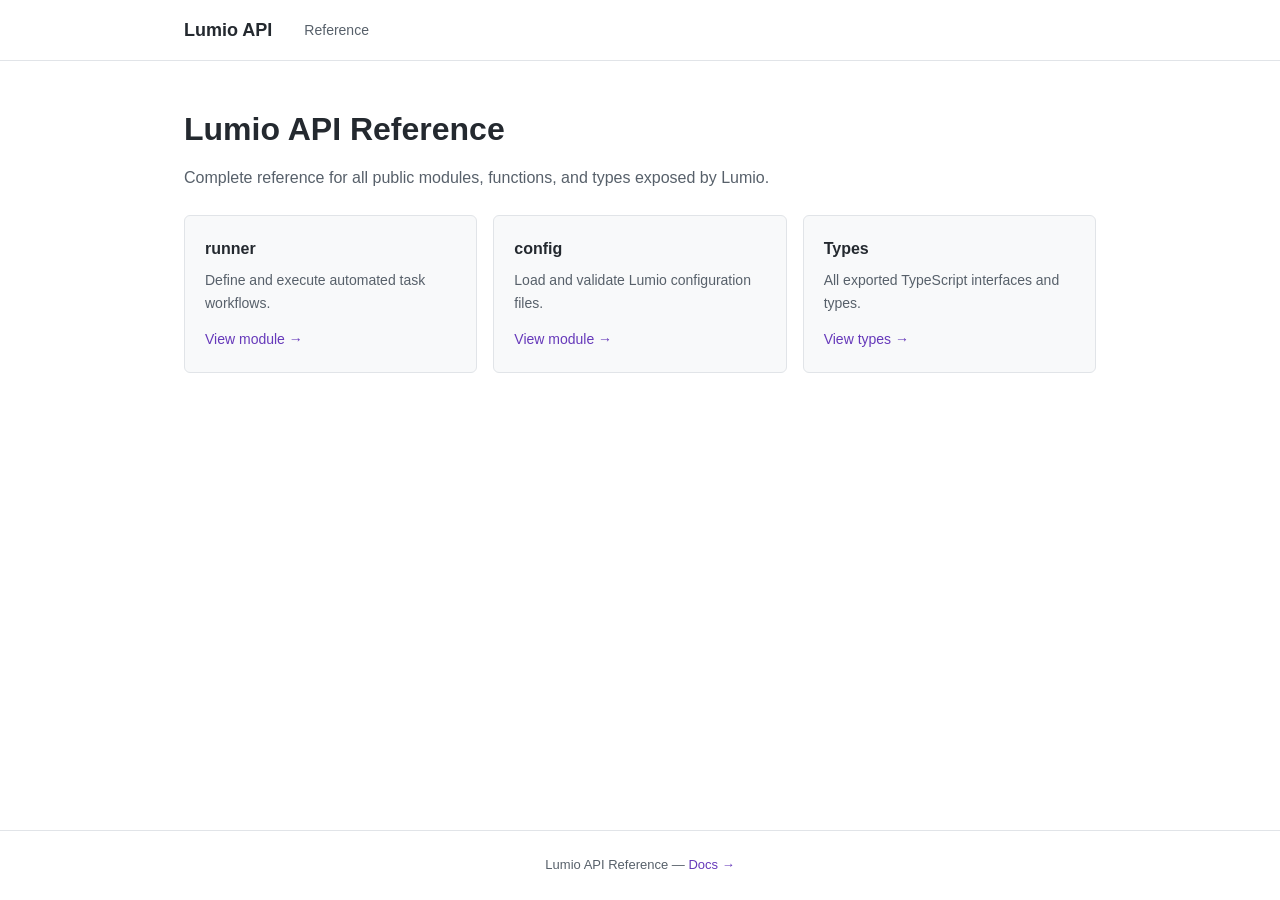
==== index.html @ 7cd81c5e "deploy: azziti/github-pages-playground@f077be2ea34059d760a92d391251ad3bfc9d5662" ====
<!DOCTYPE html><!--k6LeNqchuzQPz_uEI7_64--><html lang="en"><head><meta charSet="utf-8"/><meta name="viewport" content="width=device-width, initial-scale=1"/><link rel="stylesheet" href="/_next/static/css/b243f9c779c6635c.css" data-precedence="next"/><link rel="preload" as="script" fetchPriority="low" href="/_next/static/chunks/webpack-234bf3a945b319bf.js"/><script src="/_next/static/chunks/87c73c54-24122e7b92478d00.js" async=""></script><script src="/_next/static/chunks/18-a1e41ac23104e71f.js" async=""></script><script src="/_next/static/chunks/main-app-b08ceacb4e4d9fac.js" async=""></script><script src="/_next/static/chunks/664-6d821dc1aacb6b48.js" async=""></script><script src="/_next/static/chunks/app/page-13daff9dc4278129.js" async=""></script><title>Lumio API Reference</title><meta name="description" content="Lumio API reference documentation"/><script src="/_next/static/chunks/polyfills-42372ed130431b0a.js" noModule=""></script></head><body><div hidden=""><!--$--><!--/$--></div><header class="header"><div class="header-inner"><a class="header-logo" href="/">Lumio API</a><nav><ul class="header-nav"><li><a href="/reference/">Reference</a></li></ul></nav></div></header><main class="main"><div><h1>Lumio API Reference</h1><p>Complete reference for all public modules, functions, and types exposed by Lumio.</p><div class="cards"><div class="card"><h3>runner</h3><p>Define and execute automated task workflows.</p><a href="/reference/#runner">View module →</a></div><div class="card"><h3>config</h3><p>Load and validate Lumio configuration files.</p><a href="/reference/#config">View module →</a></div><div class="card"><h3>Types</h3><p>All exported TypeScript interfaces and types.</p><a href="/reference/#types">View types →</a></div></div></div><!--$--><!--/$--></main><footer class="footer"><p>Lumio API Reference — <a href="https://docs.lumio.dev">Docs →</a></p></footer><script src="/_next/static/chunks/webpack-234bf3a945b319bf.js" id="_R_" async=""></script><script>(self.__next_f=self.__next_f||[]).push([0])</script><script>self.__next_f.push([1,"1:\"$Sreact.fragment\"\n2:I[9664,[\"664\",\"static/chunks/664-6d821dc1aacb6b48.js\",\"974\",\"static/chunks/app/page-13daff9dc4278129.js\"],\"\"]\n3:I[5341,[],\"\"]\n4:I[25,[],\"\"]\n5:I[5104,[],\"OutletBoundary\"]\n7:I[7158,[],\"AsyncMetadataOutlet\"]\n9:I[5104,[],\"ViewportBoundary\"]\nb:I[5104,[],\"MetadataBoundary\"]\nc:\"$Sreact.suspense\"\ne:I[4431,[],\"\"]\n:HL[\"/_next/static/css/b243f9c779c6635c.css\",\"style\"]\n"])</script><script>self.__next_f.push([1,"0:{\"P\":null,\"b\":\"k6LeNqchuzQPz-uEI7_64\",\"p\":\"\",\"c\":[\"\",\"\"],\"i\":false,\"f\":[[[\"\",{\"children\":[\"__PAGE__\",{}]},\"$undefined\",\"$undefined\",true],[\"\",[\"$\",\"$1\",\"c\",{\"children\":[[[\"$\",\"link\",\"0\",{\"rel\":\"stylesheet\",\"href\":\"/_next/static/css/b243f9c779c6635c.css\",\"precedence\":\"next\",\"crossOrigin\":\"$undefined\",\"nonce\":\"$undefined\"}]],[\"$\",\"html\",null,{\"lang\":\"en\",\"children\":[\"$\",\"body\",null,{\"children\":[[\"$\",\"header\",null,{\"className\":\"header\",\"children\":[\"$\",\"div\",null,{\"className\":\"header-inner\",\"children\":[[\"$\",\"$L2\",null,{\"href\":\"/\",\"className\":\"header-logo\",\"children\":\"Lumio API\"}],[\"$\",\"nav\",null,{\"children\":[\"$\",\"ul\",null,{\"className\":\"header-nav\",\"children\":[\"$\",\"li\",null,{\"children\":[\"$\",\"$L2\",null,{\"href\":\"/reference\",\"children\":\"Reference\"}]}]}]}]]}]}],[\"$\",\"main\",null,{\"className\":\"main\",\"children\":[\"$\",\"$L3\",null,{\"parallelRouterKey\":\"children\",\"error\":\"$undefined\",\"errorStyles\":\"$undefined\",\"errorScripts\":\"$undefined\",\"template\":[\"$\",\"$L4\",null,{}],\"templateStyles\":\"$undefined\",\"templateScripts\":\"$undefined\",\"notFound\":[[[\"$\",\"title\",null,{\"children\":\"404: This page could not be found.\"}],[\"$\",\"div\",null,{\"style\":{\"fontFamily\":\"system-ui,\\\"Segoe UI\\\",Roboto,Helvetica,Arial,sans-serif,\\\"Apple Color Emoji\\\",\\\"Segoe UI Emoji\\\"\",\"height\":\"100vh\",\"textAlign\":\"center\",\"display\":\"flex\",\"flexDirection\":\"column\",\"alignItems\":\"center\",\"justifyContent\":\"center\"},\"children\":[\"$\",\"div\",null,{\"children\":[[\"$\",\"style\",null,{\"dangerouslySetInnerHTML\":{\"__html\":\"body{color:#000;background:#fff;margin:0}.next-error-h1{border-right:1px solid rgba(0,0,0,.3)}@media (prefers-color-scheme:dark){body{color:#fff;background:#000}.next-error-h1{border-right:1px solid rgba(255,255,255,.3)}}\"}}],[\"$\",\"h1\",null,{\"className\":\"next-error-h1\",\"style\":{\"display\":\"inline-block\",\"margin\":\"0 20px 0 0\",\"padding\":\"0 23px 0 0\",\"fontSize\":24,\"fontWeight\":500,\"verticalAlign\":\"top\",\"lineHeight\":\"49px\"},\"children\":404}],[\"$\",\"div\",null,{\"style\":{\"display\":\"inline-block\"},\"children\":[\"$\",\"h2\",null,{\"style\":{\"fontSize\":14,\"fontWeight\":400,\"lineHeight\":\"49px\",\"margin\":0},\"children\":\"This page could not be found.\"}]}]]}]}]],[]],\"forbidden\":\"$undefined\",\"unauthorized\":\"$undefined\"}]}],[\"$\",\"footer\",null,{\"className\":\"footer\",\"children\":[\"$\",\"p\",null,{\"children\":[\"Lumio API Reference — \",[\"$\",\"a\",null,{\"href\":\"https://docs.lumio.dev\",\"children\":\"Docs →\"}]]}]}]]}]}]]}],{\"children\":[\"__PAGE__\",[\"$\",\"$1\",\"c\",{\"children\":[[\"$\",\"div\",null,{\"children\":[[\"$\",\"h1\",null,{\"children\":\"Lumio API Reference\"}],[\"$\",\"p\",null,{\"children\":\"Complete reference for all public modules, functions, and types exposed by Lumio.\"}],[\"$\",\"div\",null,{\"className\":\"cards\",\"children\":[[\"$\",\"div\",null,{\"className\":\"card\",\"children\":[[\"$\",\"h3\",null,{\"children\":\"runner\"}],[\"$\",\"p\",null,{\"children\":\"Define and execute automated task workflows.\"}],[\"$\",\"$L2\",null,{\"href\":\"/reference#runner\",\"children\":\"View module →\"}]]}],[\"$\",\"div\",null,{\"className\":\"card\",\"children\":[[\"$\",\"h3\",null,{\"children\":\"config\"}],[\"$\",\"p\",null,{\"children\":\"Load and validate Lumio configuration files.\"}],[\"$\",\"$L2\",null,{\"href\":\"/reference#config\",\"children\":\"View module →\"}]]}],[\"$\",\"div\",null,{\"className\":\"card\",\"children\":[[\"$\",\"h3\",null,{\"children\":\"Types\"}],[\"$\",\"p\",null,{\"children\":\"All exported TypeScript interfaces and types.\"}],[\"$\",\"$L2\",null,{\"href\":\"/reference#types\",\"children\":\"View types →\"}]]}]]}]]}],null,[\"$\",\"$L5\",null,{\"children\":[\"$L6\",[\"$\",\"$L7\",null,{\"promise\":\"$@8\"}]]}]]}],{},null,false]},null,false],[\"$\",\"$1\",\"h\",{\"children\":[null,[[\"$\",\"$L9\",null,{\"children\":\"$La\"}],null],[\"$\",\"$Lb\",null,{\"children\":[\"$\",\"div\",null,{\"hidden\":true,\"children\":[\"$\",\"$c\",null,{\"fallback\":null,\"children\":\"$Ld\"}]}]}]]}],false]],\"m\":\"$undefined\",\"G\":[\"$e\",[]],\"s\":false,\"S\":true}\n"])</script><script>self.__next_f.push([1,"a:[[\"$\",\"meta\",\"0\",{\"charSet\":\"utf-8\"}],[\"$\",\"meta\",\"1\",{\"name\":\"viewport\",\"content\":\"width=device-width, initial-scale=1\"}]]\n6:null\n"])</script><script>self.__next_f.push([1,"8:{\"metadata\":[[\"$\",\"title\",\"0\",{\"children\":\"Lumio API Reference\"}],[\"$\",\"meta\",\"1\",{\"name\":\"description\",\"content\":\"Lumio API reference documentation\"}]],\"error\":null,\"digest\":\"$undefined\"}\n"])</script><script>self.__next_f.push([1,"d:\"$8:metadata\"\n"])</script></body></html>
---- _next/static/css/b243f9c779c6635c.css ----
*,:after,:before{box-sizing:border-box;margin:0;padding:0}:root{--bg:#ffffff;--surface:#f8f9fa;--border:#e1e4e8;--text:#24292f;--muted:#57606a;--accent:#6639ba;--code-bg:#f6f8fa;--radius:6px;--width:960px}body{font-family:-apple-system,BlinkMacSystemFont,Segoe UI,Helvetica,Arial,sans-serif;font-size:16px;line-height:1.6;color:var(--text);background:var(--bg);min-height:100vh;display:flex;flex-direction:column}a{color:var(--accent);text-decoration:none}a:hover{text-decoration:underline}.header{border-bottom:1px solid var(--border);position:-webkit-sticky;position:sticky;top:0;background:var(--bg);z-index:100}.header-inner{max-width:var(--width);margin:0 auto;padding:0 24px;height:60px;display:flex;align-items:center;gap:32px}.header-logo{font-weight:700;font-size:18px;color:var(--text)}.header-logo:hover{text-decoration:none;color:var(--accent)}.header-nav{display:flex;gap:24px;list-style:none}.header-nav a{font-size:14px;font-weight:500;color:var(--muted)}.header-nav a:hover{color:var(--accent);text-decoration:none}.main{flex:1 1;max-width:var(--width);width:100%;margin:0 auto;padding:48px 24px}.footer{border-top:1px solid var(--border);padding:24px;text-align:center;font-size:13px;color:var(--muted)}h1{font-size:2rem;font-weight:700;line-height:1.25;margin-bottom:16px}h2{font-size:1.4rem;margin-top:40px;margin-bottom:12px;padding-bottom:8px;border-bottom:1px solid var(--border)}h2,h3{font-weight:600}h3{font-size:1.1rem;margin-top:24px;margin-bottom:8px}p{margin-bottom:16px;color:var(--muted)}p:last-child{margin-bottom:0}.cards{display:grid;grid-template-columns:repeat(auto-fit,minmax(220px,1fr));grid-gap:16px;gap:16px;margin-top:24px}.card{border:1px solid var(--border);border-radius:var(--radius);padding:20px;background:var(--surface)}.card:hover{border-color:var(--accent)}.card h3{margin-top:0;font-size:1rem}.card p{font-size:14px;margin-bottom:12px}.card a{font-size:14px;font-weight:500}code{font-family:SFMono-Regular,Consolas,Liberation Mono,Menlo,monospace;font-size:.875em;border:1px solid var(--border);border-radius:3px;padding:2px 6px}code,pre{background:var(--code-bg)}pre{border:1px solid var(--border);border-radius:var(--radius);padding:16px;overflow-x:auto;margin:16px 0}pre code{background:none;border:none;padding:0;font-size:.85rem;line-height:1.6}.api-table{width:100%;border-collapse:collapse;margin:16px 0;font-size:14px}.api-table th{text-align:left;padding:10px 12px;border-bottom:2px solid var(--border);font-weight:600}.api-table td{padding:10px 12px;border-bottom:1px solid var(--border);color:var(--muted);vertical-align:top}.api-table tr:last-child td{border-bottom:none}@media (max-width:600px){h1{font-size:1.6rem}.header-inner,.header-nav{gap:16px}}
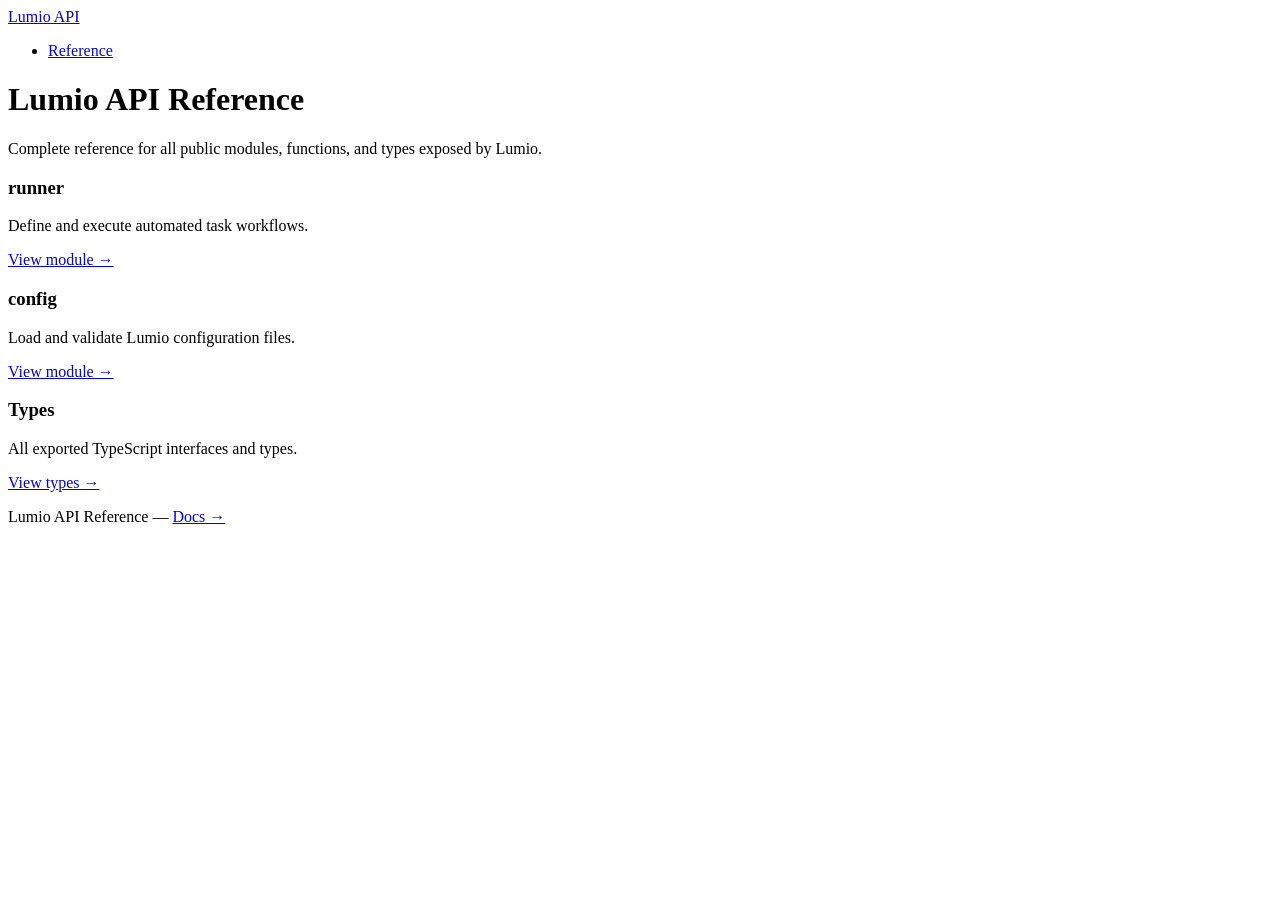
==== commit 59718e8f: "deploy: azziti/github-pages-playground@269e36ffcbb2823dc746e89bf330fa5146f1b05b" ====
--- a/index.html
+++ b/index.html
@@ -1 +1 @@
-<!DOCTYPE html><!--k6LeNqchuzQPz_uEI7_64--><html lang="en"><head><meta charSet="utf-8"/><meta name="viewport" content="width=device-width, initial-scale=1"/><link rel="stylesheet" href="/_next/static/css/b243f9c779c6635c.css" data-precedence="next"/><link rel="preload" as="script" fetchPriority="low" href="/_next/static/chunks/webpack-234bf3a945b319bf.js"/><script src="/_next/static/chunks/87c73c54-24122e7b92478d00.js" async=""></script><script src="/_next/static/chunks/18-a1e41ac23104e71f.js" async=""></script><script src="/_next/static/chunks/main-app-b08ceacb4e4d9fac.js" async=""></script><script src="/_next/static/chunks/664-6d821dc1aacb6b48.js" async=""></script><script src="/_next/static/chunks/app/page-13daff9dc4278129.js" async=""></script><title>Lumio API Reference</title><meta name="description" content="Lumio API reference documentation"/><script src="/_next/static/chunks/polyfills-42372ed130431b0a.js" noModule=""></script></head><body><div hidden=""><!--$--><!--/$--></div><header class="header"><div class="header-inner"><a class="header-logo" href="/">Lumio API</a><nav><ul class="header-nav"><li><a href="/reference/">Reference</a></li></ul></nav></div></header><main class="main"><div><h1>Lumio API Reference</h1><p>Complete reference for all public modules, functions, and types exposed by Lumio.</p><div class="cards"><div class="card"><h3>runner</h3><p>Define and execute automated task workflows.</p><a href="/reference/#runner">View module →</a></div><div class="card"><h3>config</h3><p>Load and validate Lumio configuration files.</p><a href="/reference/#config">View module →</a></div><div class="card"><h3>Types</h3><p>All exported TypeScript interfaces and types.</p><a href="/reference/#types">View types →</a></div></div></div><!--$--><!--/$--></main><footer class="footer"><p>Lumio API Reference — <a href="https://docs.lumio.dev">Docs →</a></p></footer><script src="/_next/static/chunks/webpack-234bf3a945b319bf.js" id="_R_" async=""></script><script>(self.__next_f=self.__next_f||[]).push([0])</script><script>self.__next_f.push([1,"1:\"$Sreact.fragment\"\n2:I[9664,[\"664\",\"static/chunks/664-6d821dc1aacb6b48.js\",\"974\",\"static/chunks/app/page-13daff9dc4278129.js\"],\"\"]\n3:I[5341,[],\"\"]\n4:I[25,[],\"\"]\n5:I[5104,[],\"OutletBoundary\"]\n7:I[7158,[],\"AsyncMetadataOutlet\"]\n9:I[5104,[],\"ViewportBoundary\"]\nb:I[5104,[],\"MetadataBoundary\"]\nc:\"$Sreact.suspense\"\ne:I[4431,[],\"\"]\n:HL[\"/_next/static/css/b243f9c779c6635c.css\",\"style\"]\n"])</script><script>self.__next_f.push([1,"0:{\"P\":null,\"b\":\"k6LeNqchuzQPz-uEI7_64\",\"p\":\"\",\"c\":[\"\",\"\"],\"i\":false,\"f\":[[[\"\",{\"children\":[\"__PAGE__\",{}]},\"$undefined\",\"$undefined\",true],[\"\",[\"$\",\"$1\",\"c\",{\"children\":[[[\"$\",\"link\",\"0\",{\"rel\":\"stylesheet\",\"href\":\"/_next/static/css/b243f9c779c6635c.css\",\"precedence\":\"next\",\"crossOrigin\":\"$undefined\",\"nonce\":\"$undefined\"}]],[\"$\",\"html\",null,{\"lang\":\"en\",\"children\":[\"$\",\"body\",null,{\"children\":[[\"$\",\"header\",null,{\"className\":\"header\",\"children\":[\"$\",\"div\",null,{\"className\":\"header-inner\",\"children\":[[\"$\",\"$L2\",null,{\"href\":\"/\",\"className\":\"header-logo\",\"children\":\"Lumio API\"}],[\"$\",\"nav\",null,{\"children\":[\"$\",\"ul\",null,{\"className\":\"header-nav\",\"children\":[\"$\",\"li\",null,{\"children\":[\"$\",\"$L2\",null,{\"href\":\"/reference\",\"children\":\"Reference\"}]}]}]}]]}]}],[\"$\",\"main\",null,{\"className\":\"main\",\"children\":[\"$\",\"$L3\",null,{\"parallelRouterKey\":\"children\",\"error\":\"$undefined\",\"errorStyles\":\"$undefined\",\"errorScripts\":\"$undefined\",\"template\":[\"$\",\"$L4\",null,{}],\"templateStyles\":\"$undefined\",\"templateScripts\":\"$undefined\",\"notFound\":[[[\"$\",\"title\",null,{\"children\":\"404: This page could not be found.\"}],[\"$\",\"div\",null,{\"style\":{\"fontFamily\":\"system-ui,\\\"Segoe UI\\\",Roboto,Helvetica,Arial,sans-serif,\\\"Apple Color Emoji\\\",\\\"Segoe UI Emoji\\\"\",\"height\":\"100vh\",\"textAlign\":\"center\",\"display\":\"flex\",\"flexDirection\":\"column\",\"alignItems\":\"center\",\"justifyContent\":\"center\"},\"children\":[\"$\",\"div\",null,{\"children\":[[\"$\",\"style\",null,{\"dangerouslySetInnerHTML\":{\"__html\":\"body{color:#000;background:#fff;margin:0}.next-error-h1{border-right:1px solid rgba(0,0,0,.3)}@media (prefers-color-scheme:dark){body{color:#fff;background:#000}.next-error-h1{border-right:1px solid rgba(255,255,255,.3)}}\"}}],[\"$\",\"h1\",null,{\"className\":\"next-error-h1\",\"style\":{\"display\":\"inline-block\",\"margin\":\"0 20px 0 0\",\"padding\":\"0 23px 0 0\",\"fontSize\":24,\"fontWeight\":500,\"verticalAlign\":\"top\",\"lineHeight\":\"49px\"},\"children\":404}],[\"$\",\"div\",null,{\"style\":{\"display\":\"inline-block\"},\"children\":[\"$\",\"h2\",null,{\"style\":{\"fontSize\":14,\"fontWeight\":400,\"lineHeight\":\"49px\",\"margin\":0},\"children\":\"This page could not be found.\"}]}]]}]}]],[]],\"forbidden\":\"$undefined\",\"unauthorized\":\"$undefined\"}]}],[\"$\",\"footer\",null,{\"className\":\"footer\",\"children\":[\"$\",\"p\",null,{\"children\":[\"Lumio API Reference — \",[\"$\",\"a\",null,{\"href\":\"https://docs.lumio.dev\",\"children\":\"Docs →\"}]]}]}]]}]}]]}],{\"children\":[\"__PAGE__\",[\"$\",\"$1\",\"c\",{\"children\":[[\"$\",\"div\",null,{\"children\":[[\"$\",\"h1\",null,{\"children\":\"Lumio API Reference\"}],[\"$\",\"p\",null,{\"children\":\"Complete reference for all public modules, functions, and types exposed by Lumio.\"}],[\"$\",\"div\",null,{\"className\":\"cards\",\"children\":[[\"$\",\"div\",null,{\"className\":\"card\",\"children\":[[\"$\",\"h3\",null,{\"children\":\"runner\"}],[\"$\",\"p\",null,{\"children\":\"Define and execute automated task workflows.\"}],[\"$\",\"$L2\",null,{\"href\":\"/reference#runner\",\"children\":\"View module →\"}]]}],[\"$\",\"div\",null,{\"className\":\"card\",\"children\":[[\"$\",\"h3\",null,{\"children\":\"config\"}],[\"$\",\"p\",null,{\"children\":\"Load and validate Lumio configuration files.\"}],[\"$\",\"$L2\",null,{\"href\":\"/reference#config\",\"children\":\"View module →\"}]]}],[\"$\",\"div\",null,{\"className\":\"card\",\"children\":[[\"$\",\"h3\",null,{\"children\":\"Types\"}],[\"$\",\"p\",null,{\"children\":\"All exported TypeScript interfaces and types.\"}],[\"$\",\"$L2\",null,{\"href\":\"/reference#types\",\"children\":\"View types →\"}]]}]]}]]}],null,[\"$\",\"$L5\",null,{\"children\":[\"$L6\",[\"$\",\"$L7\",null,{\"promise\":\"$@8\"}]]}]]}],{},null,false]},null,false],[\"$\",\"$1\",\"h\",{\"children\":[null,[[\"$\",\"$L9\",null,{\"children\":\"$La\"}],null],[\"$\",\"$Lb\",null,{\"children\":[\"$\",\"div\",null,{\"hidden\":true,\"children\":[\"$\",\"$c\",null,{\"fallback\":null,\"children\":\"$Ld\"}]}]}]]}],false]],\"m\":\"$undefined\",\"G\":[\"$e\",[]],\"s\":false,\"S\":true}\n"])</script><script>self.__next_f.push([1,"a:[[\"$\",\"meta\",\"0\",{\"charSet\":\"utf-8\"}],[\"$\",\"meta\",\"1\",{\"name\":\"viewport\",\"content\":\"width=device-width, initial-scale=1\"}]]\n6:null\n"])</script><script>self.__next_f.push([1,"8:{\"metadata\":[[\"$\",\"title\",\"0\",{\"children\":\"Lumio API Reference\"}],[\"$\",\"meta\",\"1\",{\"name\":\"description\",\"content\":\"Lumio API reference documentation\"}]],\"error\":null,\"digest\":\"$undefined\"}\n"])</script><script>self.__next_f.push([1,"d:\"$8:metadata\"\n"])</script></body></html>+<!DOCTYPE html><!--cz0XnB2v3ZObL8QQdtpco--><html lang="en"><head><meta charSet="utf-8"/><meta name="viewport" content="width=device-width, initial-scale=1"/><link rel="stylesheet" href="/api-pages/_next/static/css/b243f9c779c6635c.css" data-precedence="next"/><link rel="preload" as="script" fetchPriority="low" href="/api-pages/_next/static/chunks/webpack-f40d3a849878dc17.js"/><script src="/api-pages/_next/static/chunks/87c73c54-24122e7b92478d00.js" async=""></script><script src="/api-pages/_next/static/chunks/18-6e2b5b321f578274.js" async=""></script><script src="/api-pages/_next/static/chunks/main-app-b08ceacb4e4d9fac.js" async=""></script><script src="/api-pages/_next/static/chunks/664-6d821dc1aacb6b48.js" async=""></script><script src="/api-pages/_next/static/chunks/app/page-13daff9dc4278129.js" async=""></script><title>Lumio API Reference</title><meta name="description" content="Lumio API reference documentation"/><script src="/api-pages/_next/static/chunks/polyfills-42372ed130431b0a.js" noModule=""></script></head><body><div hidden=""><!--$--><!--/$--></div><header class="header"><div class="header-inner"><a class="header-logo" href="/api-pages/">Lumio API</a><nav><ul class="header-nav"><li><a href="/api-pages/reference/">Reference</a></li></ul></nav></div></header><main class="main"><div><h1>Lumio API Reference</h1><p>Complete reference for all public modules, functions, and types exposed by Lumio.</p><div class="cards"><div class="card"><h3>runner</h3><p>Define and execute automated task workflows.</p><a href="/api-pages/reference/#runner">View module →</a></div><div class="card"><h3>config</h3><p>Load and validate Lumio configuration files.</p><a href="/api-pages/reference/#config">View module →</a></div><div class="card"><h3>Types</h3><p>All exported TypeScript interfaces and types.</p><a href="/api-pages/reference/#types">View types →</a></div></div></div><!--$--><!--/$--></main><footer class="footer"><p>Lumio API Reference — <a href="https://docs.lumio.dev">Docs →</a></p></footer><script src="/api-pages/_next/static/chunks/webpack-f40d3a849878dc17.js" id="_R_" async=""></script><script>(self.__next_f=self.__next_f||[]).push([0])</script><script>self.__next_f.push([1,"1:\"$Sreact.fragment\"\n2:I[9664,[\"664\",\"static/chunks/664-6d821dc1aacb6b48.js\",\"974\",\"static/chunks/app/page-13daff9dc4278129.js\"],\"\"]\n3:I[5341,[],\"\"]\n4:I[25,[],\"\"]\n5:I[5104,[],\"OutletBoundary\"]\n7:I[7158,[],\"AsyncMetadataOutlet\"]\n9:I[5104,[],\"ViewportBoundary\"]\nb:I[5104,[],\"MetadataBoundary\"]\nc:\"$Sreact.suspense\"\ne:I[4431,[],\"\"]\n:HL[\"/api-pages/_next/static/css/b243f9c779c6635c.css\",\"style\"]\n"])</script><script>self.__next_f.push([1,"0:{\"P\":null,\"b\":\"cz0XnB2v3ZObL8QQdtpco\",\"p\":\"/api-pages\",\"c\":[\"\",\"\"],\"i\":false,\"f\":[[[\"\",{\"children\":[\"__PAGE__\",{}]},\"$undefined\",\"$undefined\",true],[\"\",[\"$\",\"$1\",\"c\",{\"children\":[[[\"$\",\"link\",\"0\",{\"rel\":\"stylesheet\",\"href\":\"/api-pages/_next/static/css/b243f9c779c6635c.css\",\"precedence\":\"next\",\"crossOrigin\":\"$undefined\",\"nonce\":\"$undefined\"}]],[\"$\",\"html\",null,{\"lang\":\"en\",\"children\":[\"$\",\"body\",null,{\"children\":[[\"$\",\"header\",null,{\"className\":\"header\",\"children\":[\"$\",\"div\",null,{\"className\":\"header-inner\",\"children\":[[\"$\",\"$L2\",null,{\"href\":\"/\",\"className\":\"header-logo\",\"children\":\"Lumio API\"}],[\"$\",\"nav\",null,{\"children\":[\"$\",\"ul\",null,{\"className\":\"header-nav\",\"children\":[\"$\",\"li\",null,{\"children\":[\"$\",\"$L2\",null,{\"href\":\"/reference\",\"children\":\"Reference\"}]}]}]}]]}]}],[\"$\",\"main\",null,{\"className\":\"main\",\"children\":[\"$\",\"$L3\",null,{\"parallelRouterKey\":\"children\",\"error\":\"$undefined\",\"errorStyles\":\"$undefined\",\"errorScripts\":\"$undefined\",\"template\":[\"$\",\"$L4\",null,{}],\"templateStyles\":\"$undefined\",\"templateScripts\":\"$undefined\",\"notFound\":[[[\"$\",\"title\",null,{\"children\":\"404: This page could not be found.\"}],[\"$\",\"div\",null,{\"style\":{\"fontFamily\":\"system-ui,\\\"Segoe UI\\\",Roboto,Helvetica,Arial,sans-serif,\\\"Apple Color Emoji\\\",\\\"Segoe UI Emoji\\\"\",\"height\":\"100vh\",\"textAlign\":\"center\",\"display\":\"flex\",\"flexDirection\":\"column\",\"alignItems\":\"center\",\"justifyContent\":\"center\"},\"children\":[\"$\",\"div\",null,{\"children\":[[\"$\",\"style\",null,{\"dangerouslySetInnerHTML\":{\"__html\":\"body{color:#000;background:#fff;margin:0}.next-error-h1{border-right:1px solid rgba(0,0,0,.3)}@media (prefers-color-scheme:dark){body{color:#fff;background:#000}.next-error-h1{border-right:1px solid rgba(255,255,255,.3)}}\"}}],[\"$\",\"h1\",null,{\"className\":\"next-error-h1\",\"style\":{\"display\":\"inline-block\",\"margin\":\"0 20px 0 0\",\"padding\":\"0 23px 0 0\",\"fontSize\":24,\"fontWeight\":500,\"verticalAlign\":\"top\",\"lineHeight\":\"49px\"},\"children\":404}],[\"$\",\"div\",null,{\"style\":{\"display\":\"inline-block\"},\"children\":[\"$\",\"h2\",null,{\"style\":{\"fontSize\":14,\"fontWeight\":400,\"lineHeight\":\"49px\",\"margin\":0},\"children\":\"This page could not be found.\"}]}]]}]}]],[]],\"forbidden\":\"$undefined\",\"unauthorized\":\"$undefined\"}]}],[\"$\",\"footer\",null,{\"className\":\"footer\",\"children\":[\"$\",\"p\",null,{\"children\":[\"Lumio API Reference — \",[\"$\",\"a\",null,{\"href\":\"https://docs.lumio.dev\",\"children\":\"Docs →\"}]]}]}]]}]}]]}],{\"children\":[\"__PAGE__\",[\"$\",\"$1\",\"c\",{\"children\":[[\"$\",\"div\",null,{\"children\":[[\"$\",\"h1\",null,{\"children\":\"Lumio API Reference\"}],[\"$\",\"p\",null,{\"children\":\"Complete reference for all public modules, functions, and types exposed by Lumio.\"}],[\"$\",\"div\",null,{\"className\":\"cards\",\"children\":[[\"$\",\"div\",null,{\"className\":\"card\",\"children\":[[\"$\",\"h3\",null,{\"children\":\"runner\"}],[\"$\",\"p\",null,{\"children\":\"Define and execute automated task workflows.\"}],[\"$\",\"$L2\",null,{\"href\":\"/reference#runner\",\"children\":\"View module →\"}]]}],[\"$\",\"div\",null,{\"className\":\"card\",\"children\":[[\"$\",\"h3\",null,{\"children\":\"config\"}],[\"$\",\"p\",null,{\"children\":\"Load and validate Lumio configuration files.\"}],[\"$\",\"$L2\",null,{\"href\":\"/reference#config\",\"children\":\"View module →\"}]]}],[\"$\",\"div\",null,{\"className\":\"card\",\"children\":[[\"$\",\"h3\",null,{\"children\":\"Types\"}],[\"$\",\"p\",null,{\"children\":\"All exported TypeScript interfaces and types.\"}],[\"$\",\"$L2\",null,{\"href\":\"/reference#types\",\"children\":\"View types →\"}]]}]]}]]}],null,[\"$\",\"$L5\",null,{\"children\":[\"$L6\",[\"$\",\"$L7\",null,{\"promise\":\"$@8\"}]]}]]}],{},null,false]},null,false],[\"$\",\"$1\",\"h\",{\"children\":[null,[[\"$\",\"$L9\",null,{\"children\":\"$La\"}],null],[\"$\",\"$Lb\",null,{\"children\":[\"$\",\"div\",null,{\"hidden\":true,\"children\":[\"$\",\"$c\",null,{\"fallback\":null,\"children\":\"$Ld\"}]}]}]]}],false]],\"m\":\"$undefined\",\"G\":[\"$e\",[]],\"s\":false,\"S\":true}\n"])</script><script>self.__next_f.push([1,"a:[[\"$\",\"meta\",\"0\",{\"charSet\":\"utf-8\"}],[\"$\",\"meta\",\"1\",{\"name\":\"viewport\",\"content\":\"width=device-width, initial-scale=1\"}]]\n6:null\n"])</script><script>self.__next_f.push([1,"8:{\"metadata\":[[\"$\",\"title\",\"0\",{\"children\":\"Lumio API Reference\"}],[\"$\",\"meta\",\"1\",{\"name\":\"description\",\"content\":\"Lumio API reference documentation\"}]],\"error\":null,\"digest\":\"$undefined\"}\n"])</script><script>self.__next_f.push([1,"d:\"$8:metadata\"\n"])</script></body></html>
